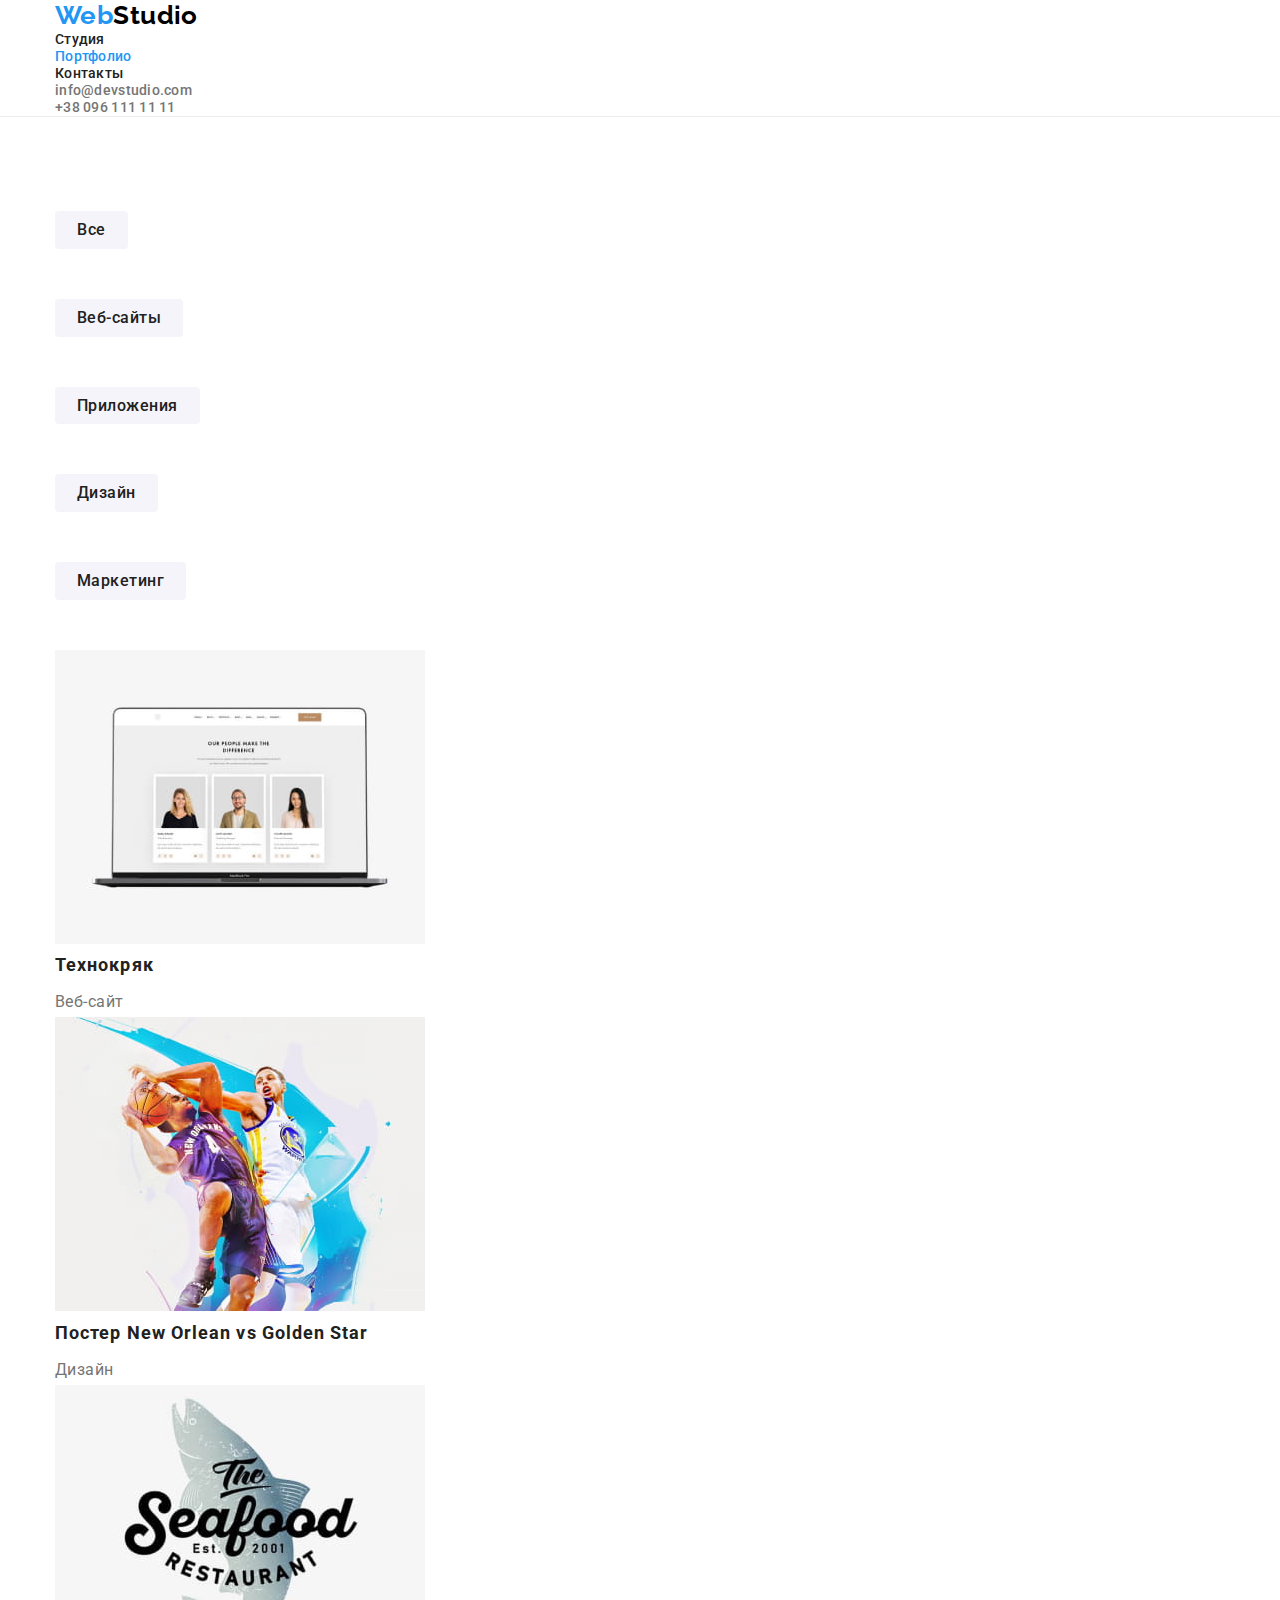
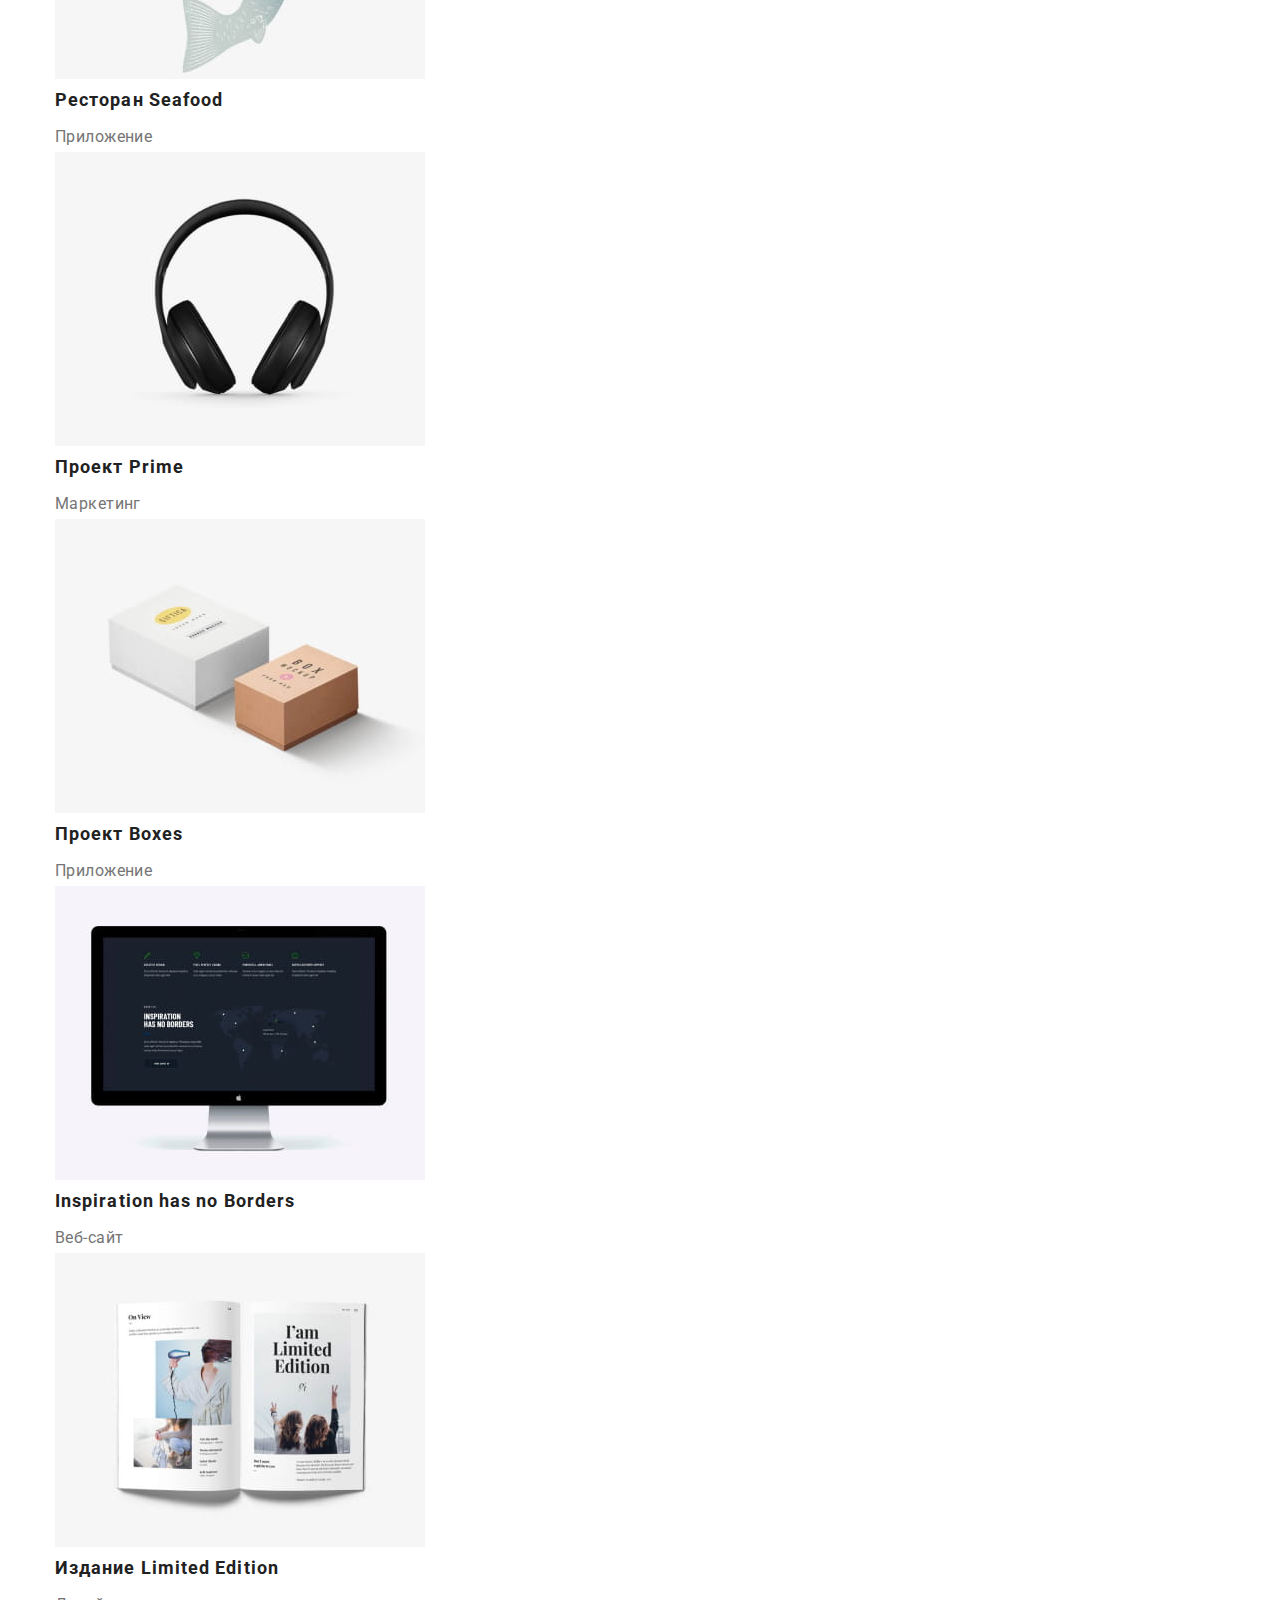
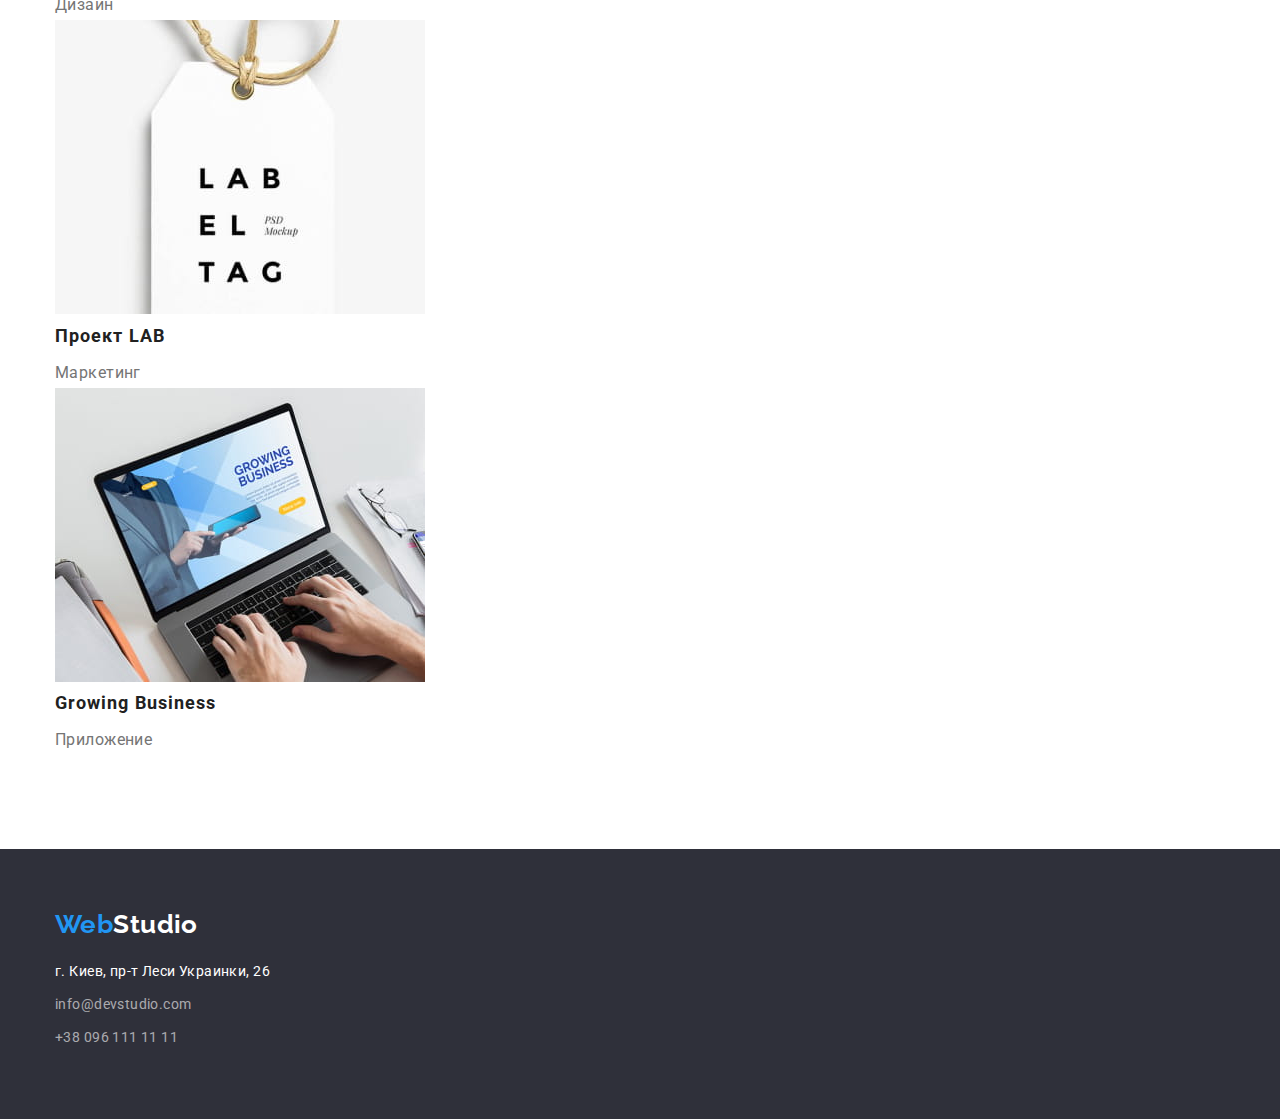
==== portfolio.html @ 63913bfa "добавлены отступы" ====
<!DOCTYPE html>
<html lang="ru">
<head>
  <meta charset="UTF-8">
  <meta http-equiv="X-UA-Compatible" content="IE=edge">
  <meta name="viewport" content="width=device-width, initial-scale=1.0">
  <title>Portfolio</title>
  <link href="https://fonts.googleapis.com/css2?family=Raleway:wght@700&family=Roboto:wght@400;500;700;900&display=swap"
    rel="stylesheet">
  <link rel="stylesheet" href="https://cdnjs.cloudflare.com/ajax/libs/modern-normalize/1.1.0/modern-normalize.min.css">
  <link rel="stylesheet" href="./css/styles.css">
</head>
<body>
  <!--Шапка сайта -->
  <header class="header">
    <div class="container">
      <nav class="nav">
        <a href="./index.html" class="logo"><span class="accent">Web</span>Studio</a>
        <ul class="site-nav list">
          <li><a href="./index.html" class="link">Студия</a></li>
          <li><a href="./portfolio.html" class="link current">Портфолио</a></li>
          <li><a href="" class="link">Контакты</a></li>
        </ul>
      </nav>
      <ul class="contacts list">
        <li><a href="mailto:info@devstudio.com" class="link">info@devstudio.com</a></li>
        <li><a href="telto:+380961111111" class="link">+38 096 111 11 11</a></li>
      </ul>
    </div>
  </header>
  <main>
    <!-- Секция Наши проэкты -->
    <section class="section">
      <div class="container">
        <h2 class="visually-hidden">Наши проэкты</h2>
        <!-- Фильтр -->
        <ul>
          <li>
            <button type="button" class="button filter">Все</button>
          </li>
          <li>
            <button type="button" class="button filter">Веб-сайты</button>
          </li>
          <li>
            <button type="button" class="button filter">Приложения</button>
          </li>
          <li>
            <button type="button" class="button filter">Дизайн</button>
          </li>
          <li>
            <button type="button" class="button filter">Маркетинг</button>
          </li>
        </ul>
        <!-- проэкты -->
        <ul>
          <li>
            <img src="./img/tehnokr.jpg" alt="веб-сайт Технокряк" width="370">
            <h2 class="project-name">Технокряк</h2>
            <p class="project-type">Веб-сайт</p>
          </li>
          <li>
            <img src="./img/poster.jpg" alt="Два баскетболиста" width="370">
            <h2 class="project-name">Постер New Orlean vs Golden Star</h2>
            <p class="project-type">Дизайн</p>
          </li>
          <li>
            <img src="./img/seafood.jpg" alt="Эмблема ресторана" width="370">
            <h2 class="project-name">Ресторан Seafood</h2>
            <p class="project-type">Приложение</p>
          </li>
          <li>
            <img src="./img/prime.jpg" alt="Наушники" width="370">
            <h2 class="project-name">Проект Prime</h2>
            <p class="project-type">Маркетинг</p>
          </li>
          <li>
            <img src="./img/boxes.jpg" alt="Две коробки" width="370">
            <h2 class="project-name">Проект Boxes</h2>
            <p class="project-type">Приложение</p>
          </li>
          <li>
            <img src="./img/inspiration.jpg" alt="Дизайн веб сайта" width="370">
            <h2 class="project-name">Inspiration has no Borders</h2>
            <p class="project-type">Веб-сайт</p>
          </li>
          <li>
            <img src="./img/limited.jpg" alt="Книга" width="370">
            <h2 class="project-name">Издание Limited Edition</h2>
            <p class="project-type">Дизайн</p>
          </li>
          <li>
            <img src="./img/lab.jpg" alt="Ярлык" width="370">
            <h2 class="project-name">Проект LAB</h2>
            <p class="project-type">Маркетинг</p>
          </li>
          <li>
            <img src="./img/growing.jpg" alt="Ноутбук" width="370">
            <h2 class="project-name">Growing Business</h2>
            <p class="project-type">Приложение</p>
          </li>
        </ul>
      </div>
    </section>  
  </main>
  <!--Footer-->
  <footer class="footer">
    <div class="container">
      <a href="./index.html" class="logo"><span class="accent">Web</span>Studio</a>
      <!-- Контакты -->
      <address class="address">
        <p class="physical">г. Киев, пр-т Леси Украинки, 26</p>
        <ul>
          <li><a href="mailto:info@devstudio.com" class="link">info@devstudio.com</a></li>
          <li><a href="telto:+380961111111" class="link">+38 096 111 11 11</a></li>
        </ul>
      </address>
    </div>
  </footer>
</body>
</html>
---- css/styles.css ----
:root {
  --primary-text-color: #757575;
  --title-text-color: #212121;
  --accent-color: #2196f3;
  --white-color: #fff;
  --address-link-color: rgba(255, 255, 255, 0.6);
  --logo-black: #000;
  --footer-color: #2f303a;
  --header-border-color: #ececec;
  --background-section-color: #f5f4fa;
}

html {
  box-sizing: border-box;
}

*,
*::before,
*::after {
  box-sizing: inherit;
}

body {
  margin: 0;

  background-color: var(--white-color);
  color: var(--primary-text-color);

  font-family: 'Roboto', sans-serif;
  letter-spacing: 0.03em;
  font-size: 14px;
}

.visually-hidden {
  position: absolute;
  width: 1px;
  height: 1px;
  margin: -1px;
  border: 0;
  padding: 0;

  white-space: nowrap;
  clip-path: inset(100%);
  clip: rect(0 0 0 0);
  overflow: hidden;
}

ul {
  list-style: none;
  margin: 0;
  padding: 0;
}

h1,
h2,
h3,
h4,
h5,
h6,
p {
  margin-top: 0;
  margin-bottom: 0;
}

.container {
  width: 1200px;
  padding-left: 15px;
  padding-right: 15px;
  margin: 0 auto;
}

.section {
  padding-top: 94px;
  padding-bottom: 94px;
}

.header {
  background-color: var(--white-color);
  border-bottom: 1px solid #ececec;
}
/* site nav */
.nav .logo {
  color: var(--logo-black);

  font-family: 'Raleway', sans-serif;
  font-weight: 700;
  font-size: 26px;
  line-height: 1.19;
  text-decoration: none;
}

.accent {
  color: var(--accent-color);
}

.site-nav .link {
  color: var(--title-text-color);

  font-weight: 500;
  line-height: 1.14;
  letter-spacing: 0.02em;
  text-decoration: none;
}

.site-nav .link:hover,
.site-nav .link:focus {
  color: var(--accent-color);
}

.site-nav .link.current {
  color: var(--accent-color);
}

.contacts .link {
  color: var(--primary-text-color);

  font-weight: 500;
  line-height: 1.14;
  letter-spacing: 0.02em;
  text-decoration: none;
}

.contacts .link:hover,
.contacts .link:focus {
  color: var(--accent-color);
}

/* hero */
.hero {
  text-align: center;
}

.hero-title {
  margin-bottom: 30px;

  color: var(--white-color);

  font-weight: 900;
  font-size: 44px;
  line-height: 1.36;
  letter-spacing: 0.06em;
  text-transform: uppercase;
}

.button.main {
  margin-bottom: 200px;
  border: none;
  border-radius: 4px;
  display: inline-block;
  padding: 10px 32px;
  min-width: 200px;

  color: var(--white-color);
  background-color: var(--accent-color);

  font-family: Roboto;
  font-weight: 700;
  font-size: 16px;
  line-height: 1.88;
  align-items: center;
  text-align: center;
  letter-spacing: 0.06em;
}

.section-title {
  margin-bottom: 50px;

  color: var(--title-text-color);

  font-weight: 700;
  font-size: 36px;
  line-height: 1.17;
  text-align: center;
}

/* features */
.features .title {
  margin-bottom: 10px;

  color: var(--title-text-color);

  font-weight: 700;
  line-height: 1.14;
}

.features-description {
  line-height: 1.7;
}

/* Наша команда */
.section.team {
  background-color: var(--background-section-color);
}
.team-member-name {
  margin-bottom: 10px;

  color: var(--title-text-color);

  font-weight: 500;
  font-size: 16px;
  line-height: 1.18;
  text-align: center;
}

.team-member-proffesion {
  font-size: 16px;
  line-height: 1.18;
  text-align: center;
}

/* Футер */
.footer {
  padding-top: 60px;
  padding-bottom: 60px;

  background-color: var(--footer-color);
}

.footer .logo {
  display: inline-block;
  margin-bottom: 20px;

  color: var(--white-color);

  font-family: 'Raleway', sans-serif;
  font-weight: 700;
  font-size: 26px;
  line-height: 1.19;
  text-decoration: none;
}

.address .physical {
  margin-bottom: 9px;
  color: var(--white-color);

  font-style: normal;
  line-height: 1.71;
}

.address .link {
  display: inline-block;
  margin-bottom: 9px;

  color: var(--address-link-color);

  font-style: normal;
  line-height: 1.71;
  text-decoration: none;
}

.address .link:hover,
.address .link:focus {
  color: var(--accent-color);
}

/* Портфолио */

.button.filter {
  margin-bottom: 50px;
  border: none;
  border-radius: 4px;
  display: inline-block;
  padding: 6px 22px;
  min-width: 73px;

  color: var(--title-text-color);
  background-color: #f5f4fa;

  font-family: 'Roboto', sans-serif;
  font-weight: 500;
  font-size: 16px;
  line-height: 1.62;
  text-align: center;
  letter-spacing: 0.03em;
}

.button.filter:hover,
.button.filter:focus {
  color: var(--white-color);
  background-color: var(--accent-color);
  cursor: pointer;
}
.project-name {
  margin-bottom: 4px;
  color: var(--title-text-color);

  font-weight: 700;
  font-size: 18px;
  line-height: 2;
  letter-spacing: 0.06em;
}

.project-type {
  font-size: 16px;
  line-height: 1.88;
}
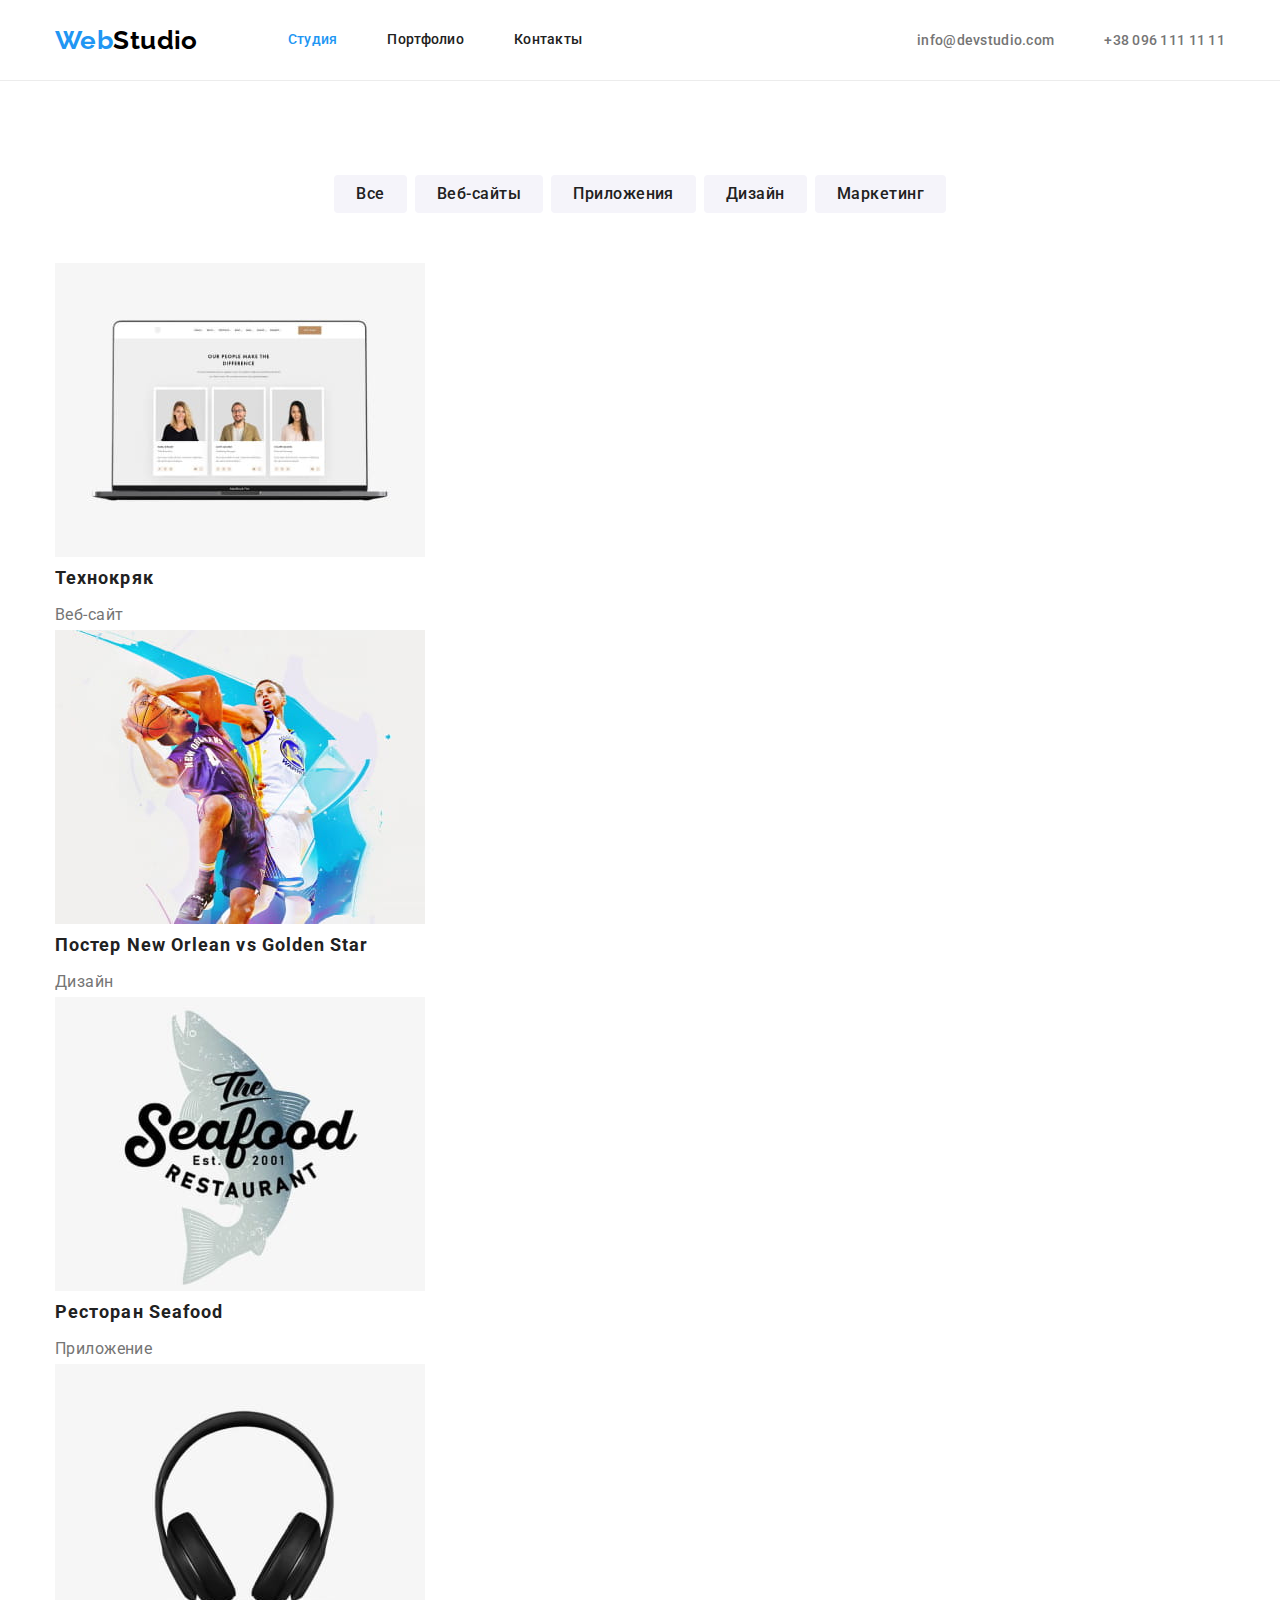
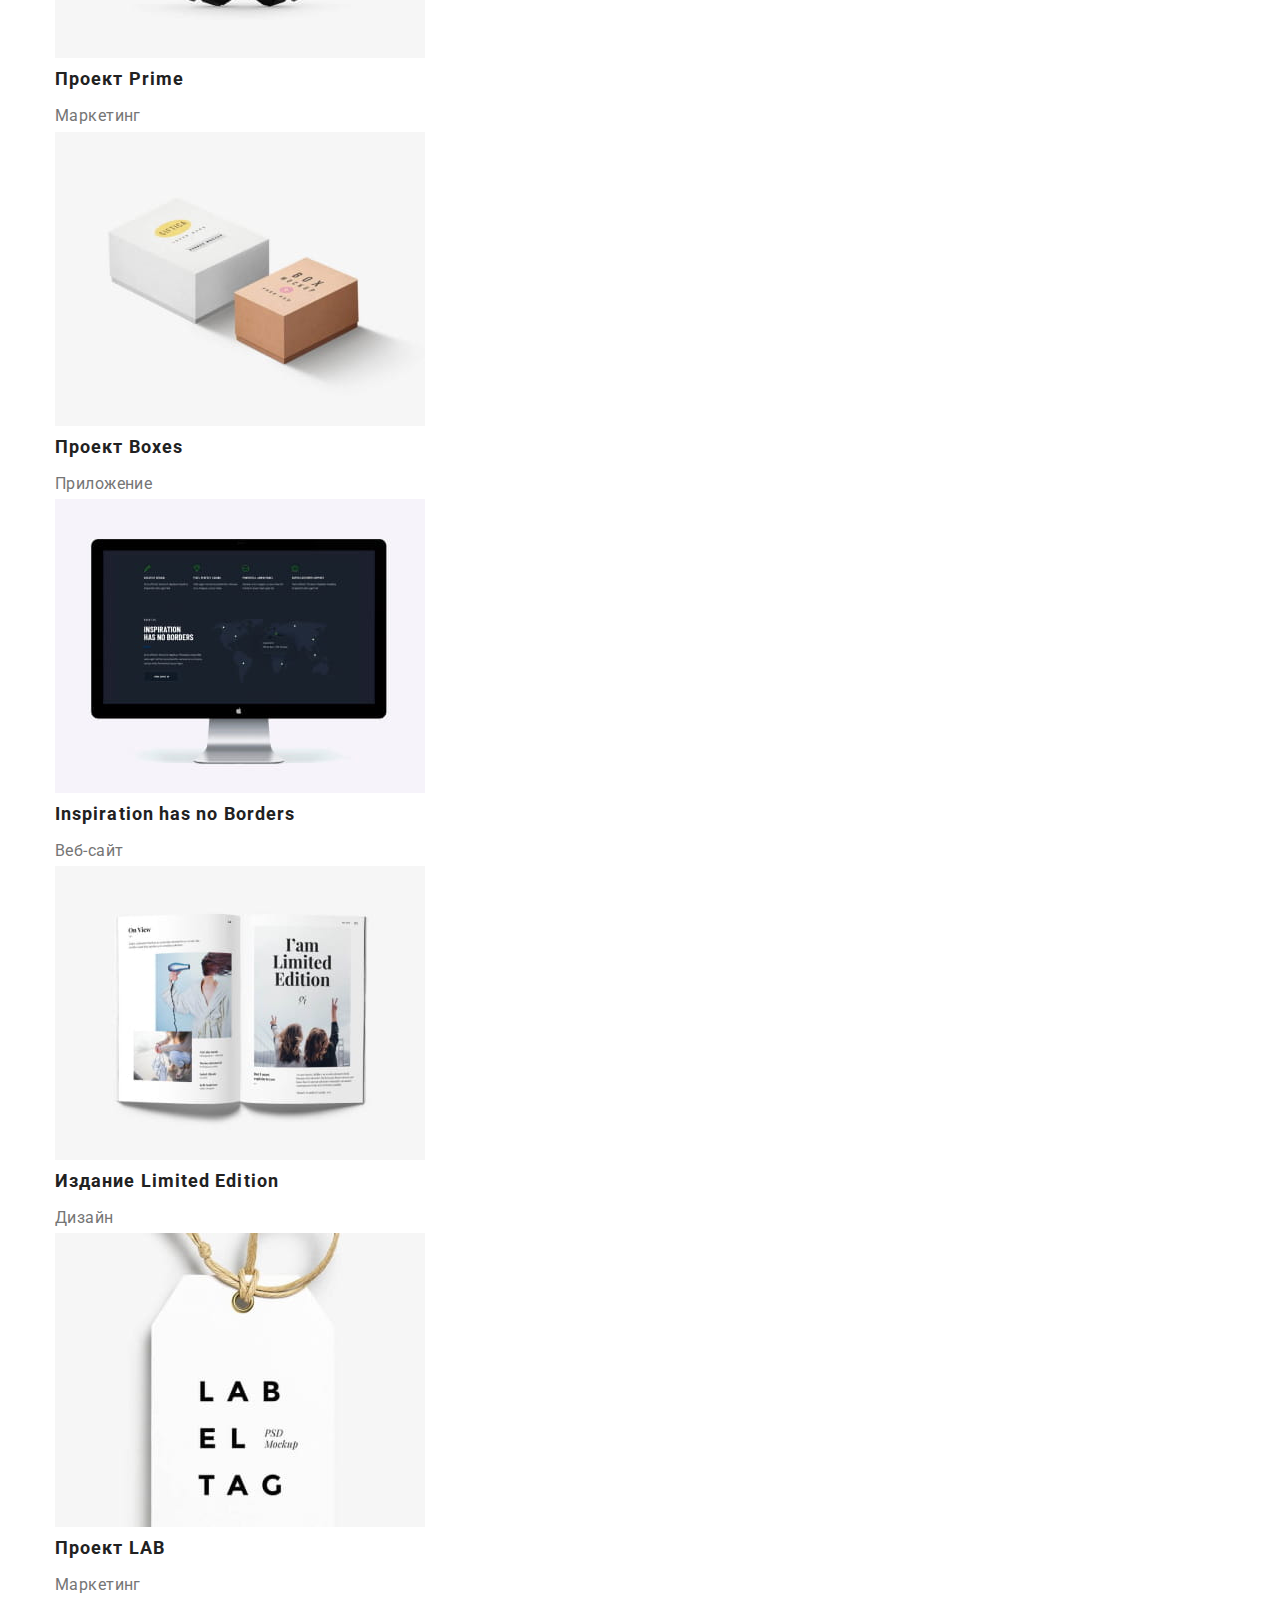
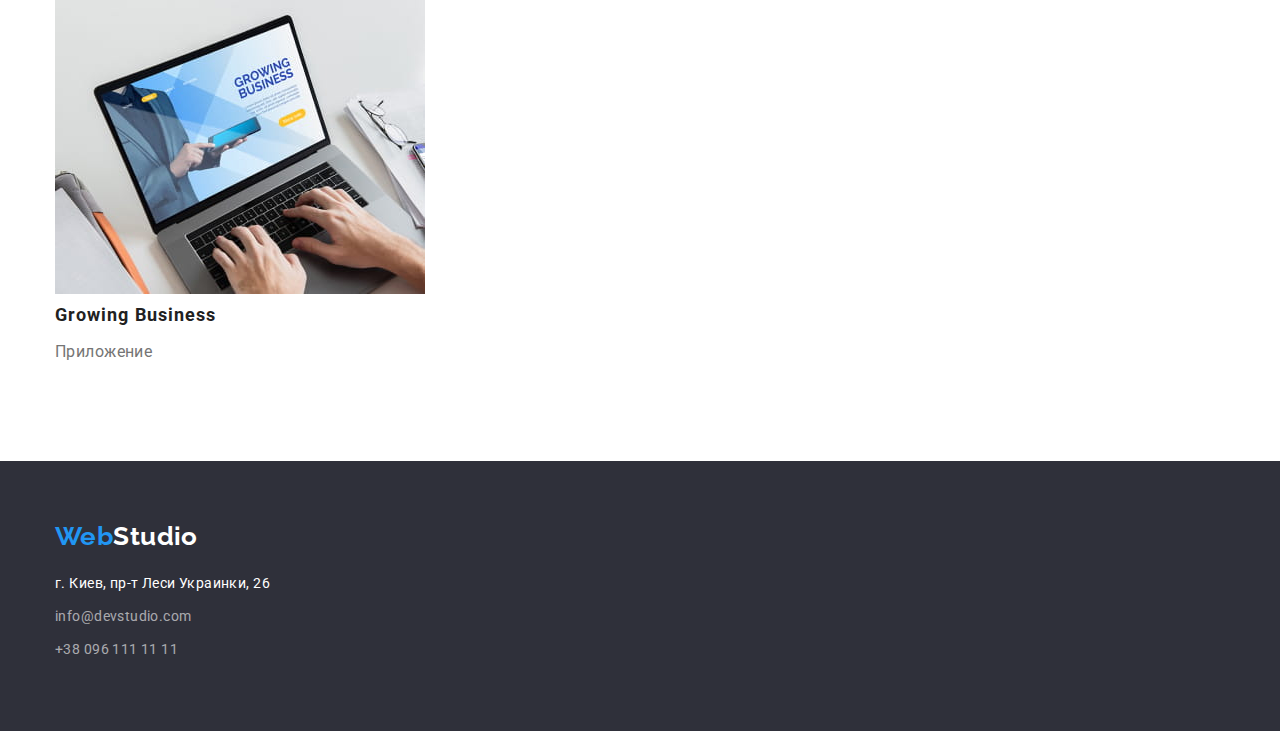
==== commit 2a416797: "Оформлення документу" ====
--- a/portfolio.html
+++ b/portfolio.html
@@ -13,18 +13,18 @@
 <body>
   <!--Шапка сайта -->
   <header class="header">
-    <div class="container">
+    <div class="container site-header">
       <nav class="nav">
         <a href="./index.html" class="logo"><span class="accent">Web</span>Studio</a>
         <ul class="site-nav list">
-          <li><a href="./index.html" class="link">Студия</a></li>
-          <li><a href="./portfolio.html" class="link current">Портфолио</a></li>
-          <li><a href="" class="link">Контакты</a></li>
+          <li class="item"><a href="./index.html" class="link current">Студия</a></li>
+          <li class="item"><a href="./portfolio.html" class="link">Портфолио</a></li>
+          <li class="item"><a href="" class="link">Контакты</a></li>
         </ul>
       </nav>
       <ul class="contacts list">
-        <li><a href="mailto:info@devstudio.com" class="link">info@devstudio.com</a></li>
-        <li><a href="telto:+380961111111" class="link">+38 096 111 11 11</a></li>
+        <li class="item"><a href="mailto:info@devstudio.com" class="link">info@devstudio.com</a></li>
+        <li class="item"><a href="telto:+380961111111" class="link">+38 096 111 11 11</a></li>
       </ul>
     </div>
   </header>
@@ -34,20 +34,20 @@
       <div class="container">
         <h2 class="visually-hidden">Наши проэкты</h2>
         <!-- Фильтр -->
-        <ul>
-          <li>
+        <ul class="filter-list">
+          <li class="item">
             <button type="button" class="button filter">Все</button>
           </li>
-          <li>
+          <li class="item">
             <button type="button" class="button filter">Веб-сайты</button>
           </li>
-          <li>
+          <li class="item">
             <button type="button" class="button filter">Приложения</button>
           </li>
-          <li>
+          <li class="item">
             <button type="button" class="button filter">Дизайн</button>
           </li>
-          <li>
+          <li class="item">
             <button type="button" class="button filter">Маркетинг</button>
           </li>
         </ul>
--- a/css/styles.css
+++ b/css/styles.css
@@ -78,8 +78,22 @@
   background-color: var(--white-color);
   border-bottom: 1px solid #ececec;
 }
+
+.container.site-header {
+  display: flex;
+  align-items: center;
+  justify-content: space-between;
+}
+
 /* site nav */
+.nav {
+  display: flex;
+  align-items: center;
+}
+
 .nav .logo {
+  margin-right: 90px;
+
   color: var(--logo-black);
 
   font-family: 'Raleway', sans-serif;
@@ -93,7 +107,18 @@
   color: var(--accent-color);
 }
 
+.site-nav.list {
+  display: flex;
+}
+.site-nav .item:not(:last-child) {
+  margin-right: 50px;
+}
+
 .site-nav .link {
+  display: block;
+  padding-top: 32px;
+  padding-bottom: 32px;
+
   color: var(--title-text-color);
 
   font-weight: 500;
@@ -109,6 +134,14 @@
 
 .site-nav .link.current {
   color: var(--accent-color);
+}
+
+.contacts .item:not(:last-child) {
+  margin-right: 50px;
+}
+
+.contacts.list {
+  display: flex;
 }
 
 .contacts .link {
@@ -143,7 +176,6 @@
 }
 
 .button.main {
-  margin-bottom: 200px;
   border: none;
   border-radius: 4px;
   display: inline-block;
@@ -174,9 +206,14 @@
 }
 
 /* features */
-.features .title {
-  margin-bottom: 10px;
-
+.features-list {
+  display: flex;
+}
+
+.features-list .item:not(:last-child) {
+  margin-right: 30px;
+}
+.features-list .title {
   color: var(--title-text-color);
 
   font-weight: 700;
@@ -187,11 +224,40 @@
   line-height: 1.7;
 }
 
+/* Чем мы занимаемся */
+.section.function {
+  padding-top: 0;
+}
+
+.function-list {
+  display: inline-flex;
+}
+
+.function-list .item:not(:last-child) {
+  margin-right: 30px;
+}
 /* Наша команда */
 .section.team {
   background-color: var(--background-section-color);
 }
+
+.team-list {
+  display: flex;
+}
+
+.team-list .item:not(:last-child) {
+  margin-right: 30px;
+}
+
+.team-list .item {
+  background-color: var(--white-color);
+  border-radius: 0px 0px 4px 4px;
+
+  padding-bottom: 30px;
+}
+
 .team-member-name {
+  margin-top: 30px;
   margin-bottom: 10px;
 
   color: var(--title-text-color);
@@ -254,6 +320,15 @@
 }
 
 /* Портфолио */
+
+.filter-list {
+  display: flex;
+  justify-content: center;
+}
+
+.filter-list .item:not(:last-child) {
+  margin-right: 8px;
+}
 
 .button.filter {
   margin-bottom: 50px;
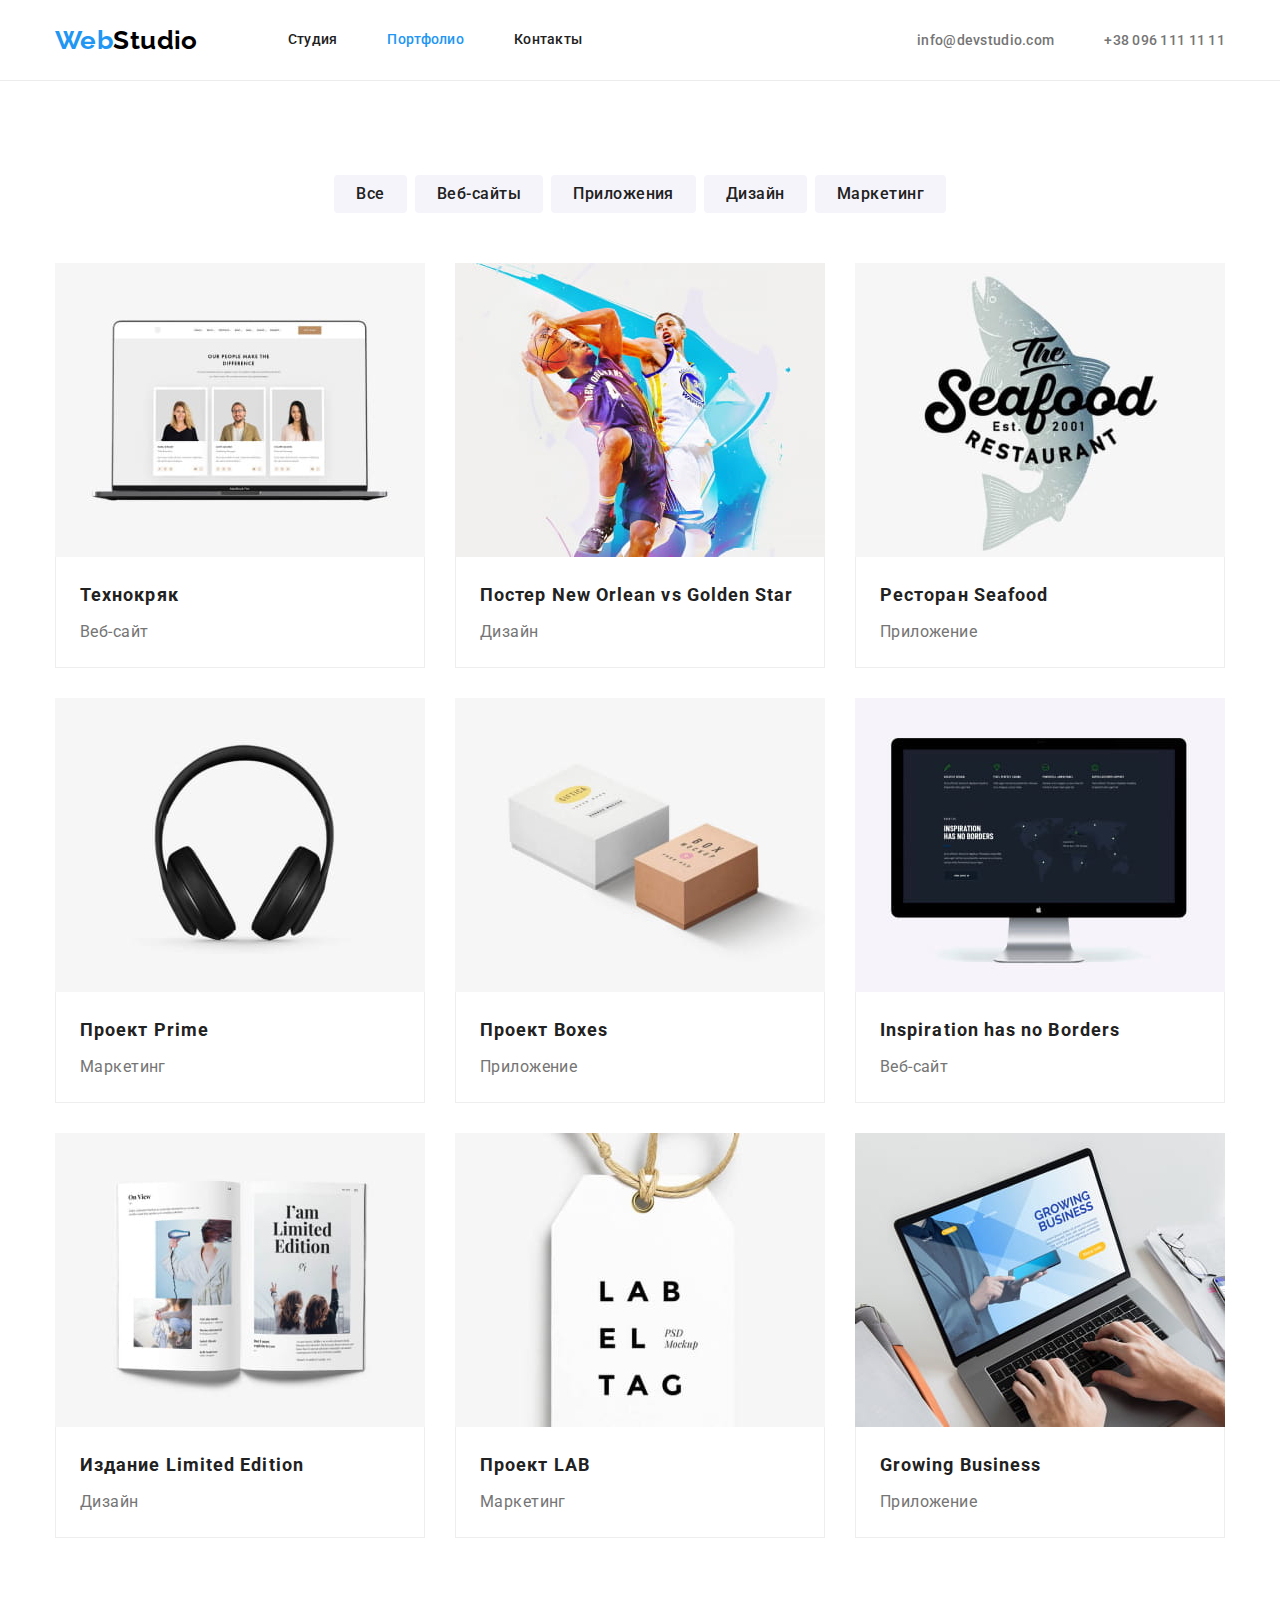
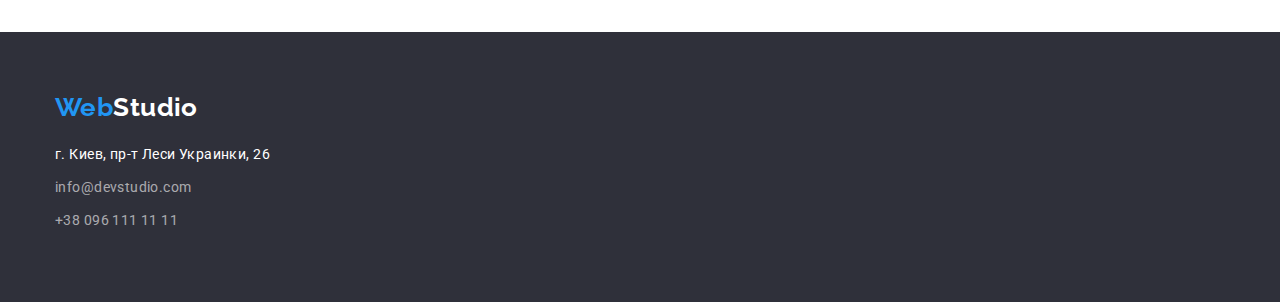
==== commit 73434165: "Домашнє завдання 3" ====
--- a/portfolio.html
+++ b/portfolio.html
@@ -17,8 +17,8 @@
       <nav class="nav">
         <a href="./index.html" class="logo"><span class="accent">Web</span>Studio</a>
         <ul class="site-nav list">
-          <li class="item"><a href="./index.html" class="link current">Студия</a></li>
-          <li class="item"><a href="./portfolio.html" class="link">Портфолио</a></li>
+          <li class="item"><a href="./index.html" class="link">Студия</a></li>
+          <li class="item"><a href="./portfolio.html" class="link current">Портфолио</a></li>
           <li class="item"><a href="" class="link">Контакты</a></li>
         </ul>
       </nav>
@@ -52,51 +52,69 @@
           </li>
         </ul>
         <!-- проэкты -->
-        <ul>
-          <li>
-            <img src="./img/tehnokr.jpg" alt="веб-сайт Технокряк" width="370">
-            <h2 class="project-name">Технокряк</h2>
-            <p class="project-type">Веб-сайт</p>
+        <ul class="project-list">
+          <li class="item">
+            <img class="card-image" src="./img/tehnokr.jpg" alt="веб-сайт Технокряк" width="370">
+            <div class="card-description">
+              <h2 class="project-name">Технокряк</h2>
+              <p class="project-type">Веб-сайт</p>
+            </div>
           </li>
-          <li>
-            <img src="./img/poster.jpg" alt="Два баскетболиста" width="370">
-            <h2 class="project-name">Постер New Orlean vs Golden Star</h2>
-            <p class="project-type">Дизайн</p>
+          <li class="item">
+            <img class="card-image" src="./img/poster.jpg" alt="Два баскетболиста" width="370" class="image">
+            <div class="card-description">
+              <h2 class="project-name">Постер New Orlean vs Golden Star</h2>
+              <p class="project-type">Дизайн</p>
+            </div>
           </li>
-          <li>
-            <img src="./img/seafood.jpg" alt="Эмблема ресторана" width="370">
-            <h2 class="project-name">Ресторан Seafood</h2>
-            <p class="project-type">Приложение</p>
+          <li class="item">
+            <img class="card-image" src="./img/seafood.jpg" alt="Эмблема ресторана" width="370">
+            <div class="card-description">
+              <h2 class="project-name">Ресторан Seafood</h2>
+              <p class="project-type">Приложение</p>
+            </div>
           </li>
-          <li>
-            <img src="./img/prime.jpg" alt="Наушники" width="370">
-            <h2 class="project-name">Проект Prime</h2>
-            <p class="project-type">Маркетинг</p>
+          <li class="item">
+            <img class="card-image" src="./img/prime.jpg" alt="Наушники" width="370">
+            <div class="card-description">
+              <h2 class="project-name">Проект Prime</h2>
+              <p class="project-type">Маркетинг</p>
+            </div>
           </li>
-          <li>
-            <img src="./img/boxes.jpg" alt="Две коробки" width="370">
-            <h2 class="project-name">Проект Boxes</h2>
-            <p class="project-type">Приложение</p>
+          <li class="item">
+            <img class="card-image" src="./img/boxes.jpg" alt="Две коробки" width="370">
+            <div class="card-description">
+              <h2 class="project-name">Проект Boxes</h2>
+              <p class="project-type">Приложение</p>
+            </div>
           </li>
-          <li>
-            <img src="./img/inspiration.jpg" alt="Дизайн веб сайта" width="370">
-            <h2 class="project-name">Inspiration has no Borders</h2>
-            <p class="project-type">Веб-сайт</p>
+          <li class="item">
+            <img class="card-image" src="./img/inspiration.jpg" alt="Дизайн веб сайта" width="370">
+            <div class="card-description">
+              <h2 class="project-name">Inspiration has no Borders</h2>
+              <p class="project-type">Веб-сайт</p>
+            </div>
           </li>
-          <li>
-            <img src="./img/limited.jpg" alt="Книга" width="370">
-            <h2 class="project-name">Издание Limited Edition</h2>
-            <p class="project-type">Дизайн</p>
+          <li class="item">
+            <img class="card-image" src="./img/limited.jpg" alt="Книга" width="370">
+            <div class="card-description">
+              <h2 class="project-name">Издание Limited Edition</h2>
+              <p class="project-type">Дизайн</p>
+            </div>
           </li>
-          <li>
-            <img src="./img/lab.jpg" alt="Ярлык" width="370">
-            <h2 class="project-name">Проект LAB</h2>
-            <p class="project-type">Маркетинг</p>
+          <li class="item">
+            <img class="card-image" src="./img/lab.jpg" alt="Ярлык" width="370">
+            <div class="card-description">
+              <h2 class="project-name">Проект LAB</h2>
+              <p class="project-type">Маркетинг</p>
+            </div>
           </li>
-          <li>
-            <img src="./img/growing.jpg" alt="Ноутбук" width="370">
-            <h2 class="project-name">Growing Business</h2>
-            <p class="project-type">Приложение</p>
+          <li class="item">
+            <img class="card-image" src="./img/growing.jpg" alt="Ноутбук" width="370">
+            <div class="card-description">
+              <h2 class="project-name">Growing Business</h2>
+              <p class="project-type">Приложение</p>
+            </div>
           </li>
         </ul>
       </div>
--- a/css/styles.css
+++ b/css/styles.css
@@ -8,6 +8,7 @@
   --footer-color: #2f303a;
   --header-border-color: #ececec;
   --background-section-color: #f5f4fa;
+  --card-border-color: #eee;
 }
 
 html {
@@ -355,6 +356,44 @@
   background-color: var(--accent-color);
   cursor: pointer;
 }
+
+.project-list {
+  display: flex;
+  flex-wrap: wrap;
+}
+
+.project-list .item {
+  width: calc((100% - 60px) / 3);
+  margin-right: 30px;
+  margin-bottom: 30px;
+}
+
+.project-list .item:nth-child(3n) {
+  margin-right: 0;
+}
+
+.project-list .item:nth-last-child(-n + 3) {
+  margin-bottom: 0;
+}
+
+.card-image {
+  display: block;
+}
+
+.card-description {
+  border-left-color: var(--card-border-color);
+  border-left-width: 1px;
+  border-left-style: solid;
+  border-bottom-color: var(--card-border-color);
+  border-bottom-width: 1px;
+  border-bottom-style: solid;
+  border-right-color: var(--card-border-color);
+  border-right-width: 1px;
+  border-right-style: solid;
+
+  padding: 20px 24px;
+}
+
 .project-name {
   margin-bottom: 4px;
   color: var(--title-text-color);
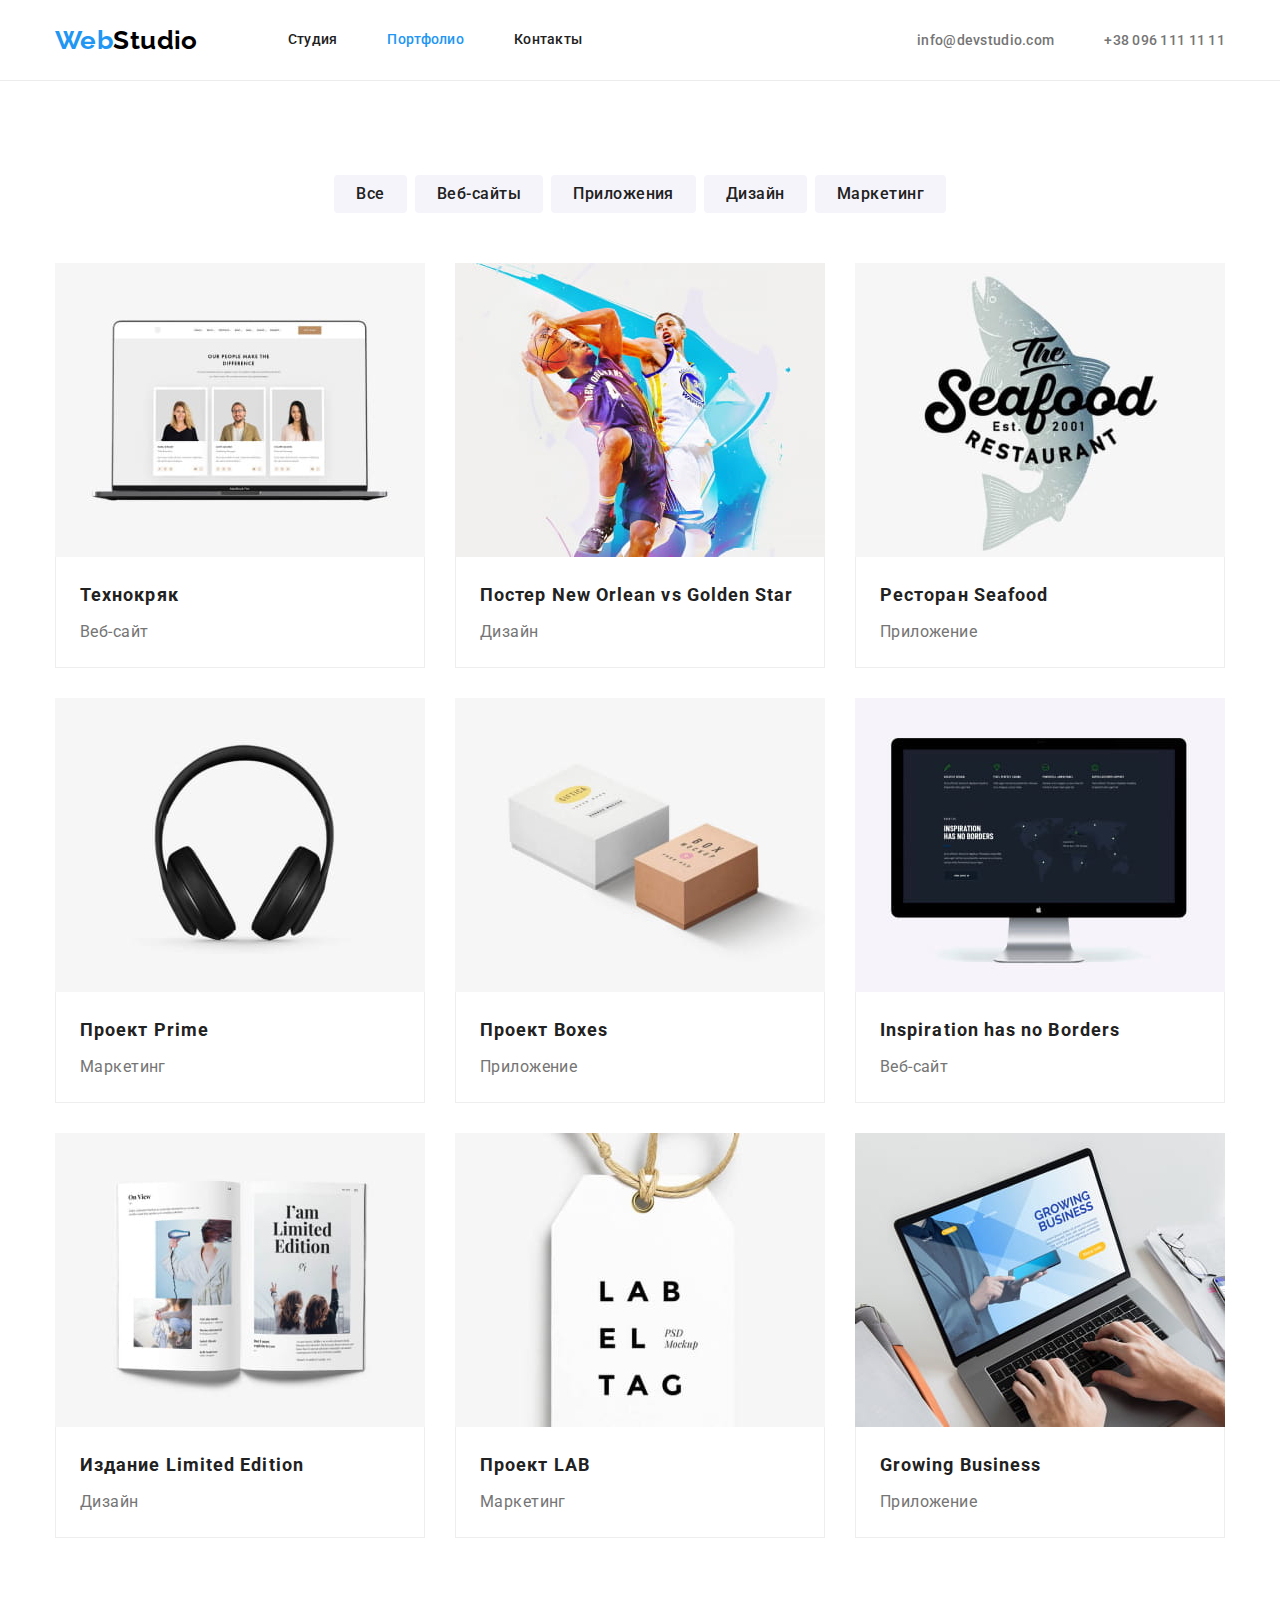
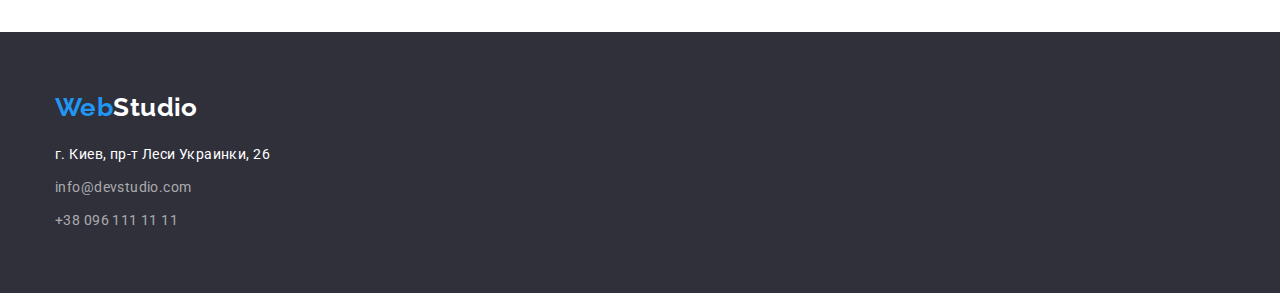
==== commit a7e1795d: "Update portfolio.html" ====
--- a/portfolio.html
+++ b/portfolio.html
@@ -127,9 +127,9 @@
       <!-- Контакты -->
       <address class="address">
         <p class="physical">г. Киев, пр-т Леси Украинки, 26</p>
-        <ul>
-          <li><a href="mailto:info@devstudio.com" class="link">info@devstudio.com</a></li>
-          <li><a href="telto:+380961111111" class="link">+38 096 111 11 11</a></li>
+        <ul class="footer-contacts">
+          <li class="item"><a href="mailto:info@devstudio.com" class="link">info@devstudio.com</a></li>
+          <li class="item"><a href="telto:+380961111111" class="link">+38 096 111 11 11</a></li>
         </ul>
       </address>
     </div>
--- a/css/styles.css
+++ b/css/styles.css
@@ -146,6 +146,9 @@
 }
 
 .contacts .link {
+  padding-top: 32px;
+  padding-bottom: 32px;
+
   color: var(--primary-text-color);
 
   font-weight: 500;
@@ -161,6 +164,9 @@
 
 /* hero */
 .hero {
+  padding-top: 200px;
+  padding-bottom: 200px;
+  background-color: var(--footer-color);
   text-align: center;
 }
 
@@ -253,12 +259,14 @@
 .team-list .item {
   background-color: var(--white-color);
   border-radius: 0px 0px 4px 4px;
-
+}
+
+.team-member-description {
+  padding-top: 30px;
   padding-bottom: 30px;
 }
 
 .team-member-name {
-  margin-top: 30px;
   margin-bottom: 10px;
 
   color: var(--title-text-color);
@@ -306,7 +314,6 @@
 
 .address .link {
   display: inline-block;
-  margin-bottom: 9px;
 
   color: var(--address-link-color);
 
@@ -320,11 +327,15 @@
   color: var(--accent-color);
 }
 
+.footer-contacts .item:not(:last-child) {
+  margin-bottom: 9px;
+}
 /* Портфолио */
 
 .filter-list {
   display: flex;
   justify-content: center;
+  margin-bottom: 50px;
 }
 
 .filter-list .item:not(:last-child) {
@@ -332,7 +343,6 @@
 }
 
 .button.filter {
-  margin-bottom: 50px;
   border: none;
   border-radius: 4px;
   display: inline-block;
